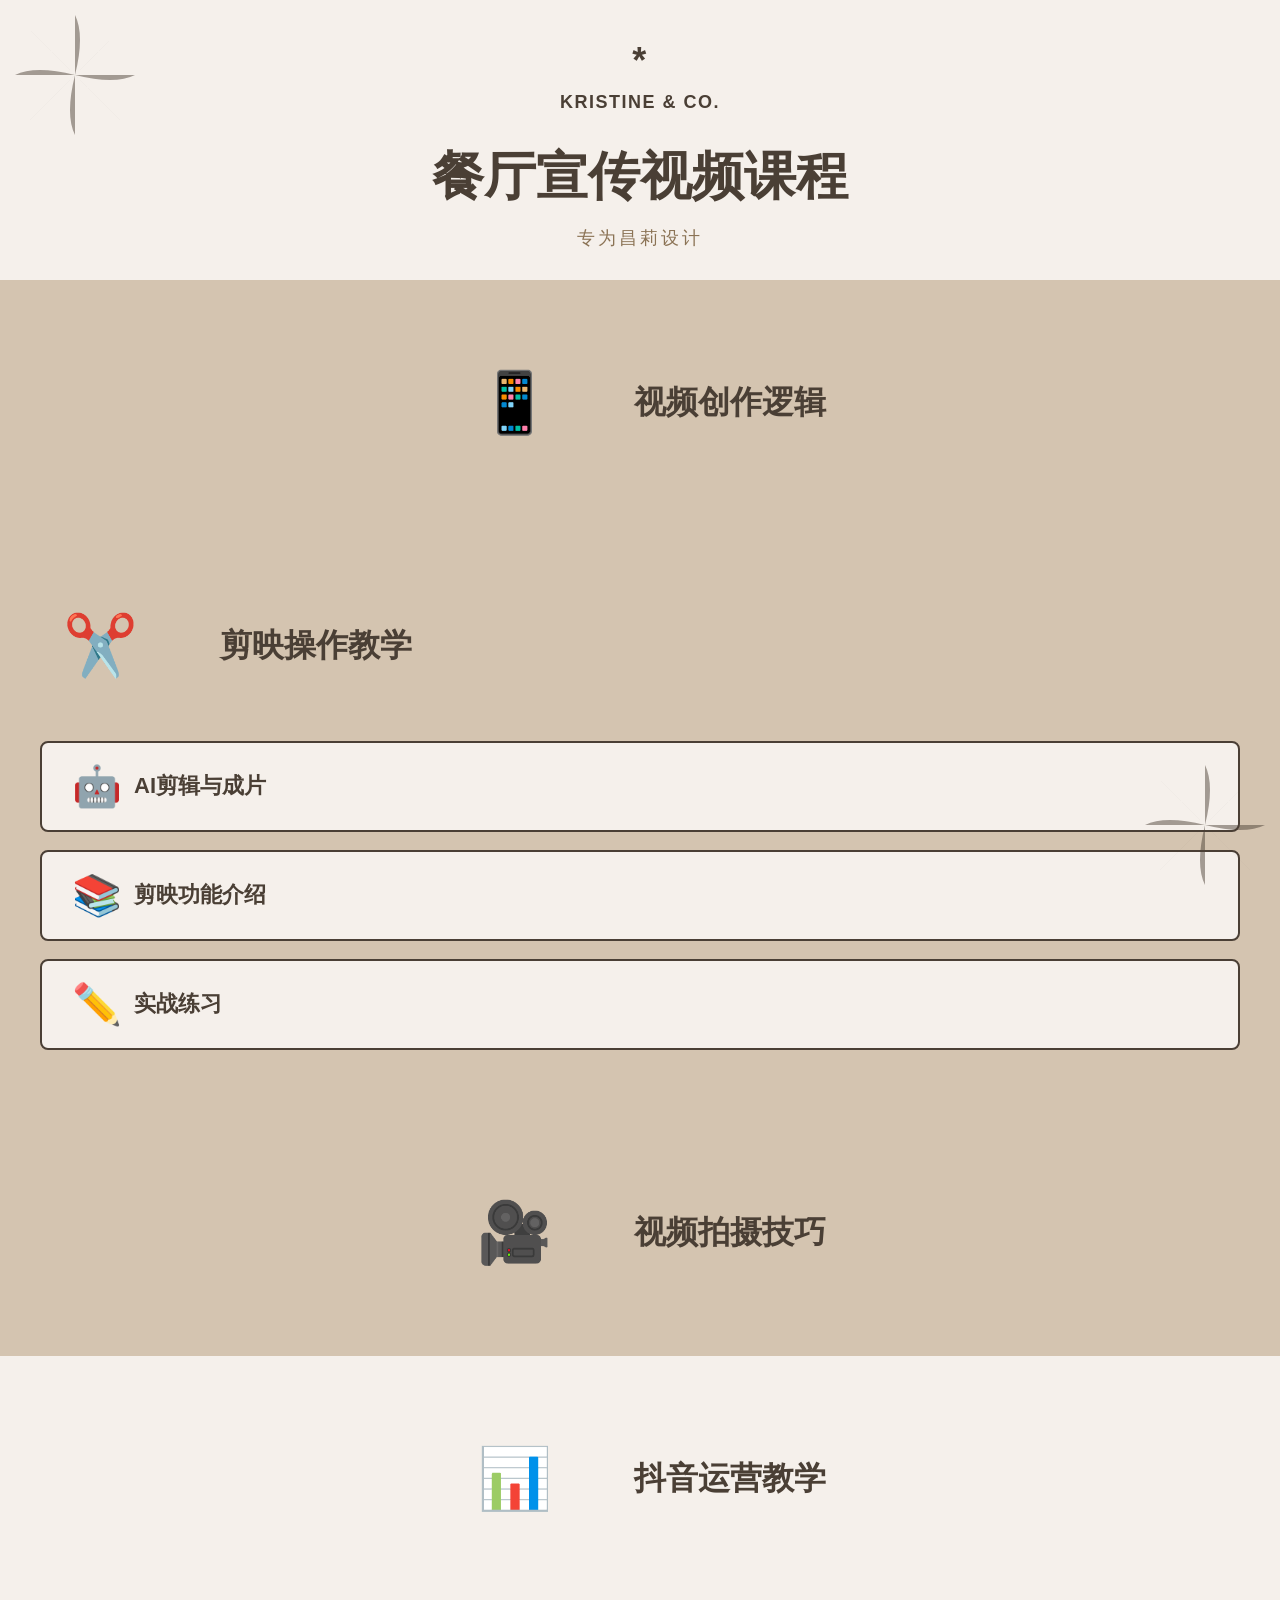
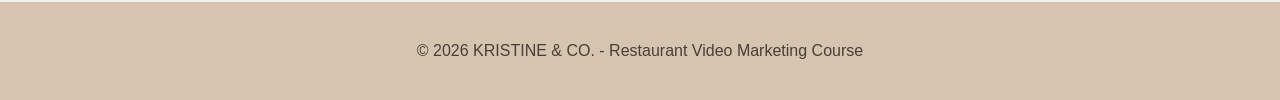
==== Desktop/视频剪辑教程/index.html @ 5523f7a5 "Add complete restaurant video tutorial website for mom - Created comprehensive 4-module course for t" ====
<!DOCTYPE html>
<html lang="zh-CN">
<head>
    <meta charset="UTF-8">
    <meta name="viewport" content="width=device-width, initial-scale=1.0">
    <title>餐厅宣传视频课程 - KRISTINE & CO.</title>
    <style>
        * {
            margin: 0;
            padding: 0;
            box-sizing: border-box;
        }

        body {
            font-family: "Microsoft YaHei", "Segoe UI", Arial, sans-serif;
            background-color: #f5f0eb;
            color: #4a3f35;
            -webkit-text-size-adjust: 100%;
        }

        .container {
            max-width: 1200px;
            margin: 0 auto;
        }

        /* Header */
        header {
            background-color: #f5f0eb;
            padding: 30px 15px 25px;
            text-align: center;
            position: relative;
        }

        .logo {
            font-size: 16px;
            font-weight: bold;
            letter-spacing: 1.5px;
            margin-bottom: 20px;
            color: #4a3f35;
        }

        .logo::before {
            content: "*";
            display: block;
            font-size: 32px;
            margin-bottom: 8px;
        }

        h1 {
            font-size: 38px;
            font-weight: bold;
            margin-bottom: 12px;
            color: #4a3f35;
            line-height: 1.3;
        }

        .subtitle {
            font-size: 16px;
            color: #8b7355;
            letter-spacing: 2px;
        }

        /* Decorative flowers - hidden on mobile */
        .flower-left, .flower-right {
            display: none;
        }

        /* Course sections - Mobile First */
        .course-section {
            padding: 30px 20px;
            display: flex;
            flex-direction: column;
            align-items: center;
            gap: 20px;
            transition: all 0.3s ease;
            cursor: pointer;
            text-decoration: none;
            color: inherit;
            border: 3px solid transparent;
            text-align: center;
            min-height: 180px;
            justify-content: center;
        }

        .course-section:active {
            background-color: #e8dfd5 !important;
            border-color: #4a3f35;
            transform: scale(0.98);
        }

        .course-section:nth-child(odd) {
            background-color: #d4c4b0;
        }

        .course-section:nth-child(even) {
            background-color: #f5f0eb;
        }

        .icon-container {
            width: 80px;
            height: 80px;
            flex-shrink: 0;
            display: flex;
            align-items: center;
            justify-content: center;
            font-size: 56px;
        }

        .course-title {
            font-size: 24px;
            font-weight: bold;
            color: #4a3f35;
            line-height: 1.4;
        }

        .course-description {
            margin-top: 8px;
            font-size: 15px;
            color: #6b5d52;
            line-height: 1.5;
            display: block;
        }

        /* Expanded section for Module 3 */
        .course-section-expanded {
            padding: 30px 20px;
            background-color: #d4c4b0;
            text-align: center;
            min-height: auto;
        }

        .expanded-header {
            display: flex;
            flex-direction: column;
            align-items: center;
            gap: 20px;
            margin-bottom: 25px;
        }

        .sub-sections {
            display: flex;
            flex-direction: column;
            gap: 12px;
            width: 100%;
        }

        .sub-btn {
            background-color: #f5f0eb;
            border: 2px solid #4a3f35;
            padding: 15px 20px;
            border-radius: 8px;
            text-decoration: none;
            color: #4a3f35;
            display: flex;
            align-items: center;
            gap: 12px;
            transition: all 0.3s ease;
            min-height: 56px;
        }

        .sub-btn:active {
            background-color: #e8dfd5;
            transform: scale(0.98);
        }

        .sub-icon {
            font-size: 32px;
            flex-shrink: 0;
        }

        .sub-text {
            font-size: 18px;
            font-weight: 600;
            text-align: left;
        }

        /* Footer */
        footer {
            background-color: #d4c4b0;
            padding: 30px 20px;
            text-align: center;
            color: #4a3f35;
            font-size: 14px;
        }

        /* Tablet screens */
        @media (min-width: 768px) {
            header {
                padding: 35px 20px 28px;
            }

            .logo {
                font-size: 17px;
                margin-bottom: 25px;
            }

            .logo::before {
                font-size: 34px;
            }

            h1 {
                font-size: 46px;
            }

            .subtitle {
                font-size: 17px;
                letter-spacing: 2.5px;
            }

            .course-section {
                flex-direction: row;
                padding: 45px 30px;
                text-align: left;
                gap: 40px;
                min-height: 160px;
            }

            .icon-container {
                width: 100px;
                height: 100px;
                font-size: 64px;
            }

            .course-title {
                font-size: 28px;
            }

            .course-description {
                font-size: 16px;
            }

            footer {
                padding: 35px 20px;
                font-size: 15px;
            }

            .flower-left, .flower-right {
                display: block;
                position: absolute;
                width: 100px;
                height: 100px;
                opacity: 0.6;
            }

            .flower-left {
                top: 0;
                left: 0;
            }

            .flower-right {
                bottom: 0;
                right: 0;
            }

            .course-section-expanded {
                padding: 45px 30px;
            }

            .expanded-header {
                flex-direction: row;
                text-align: left;
                gap: 40px;
                margin-bottom: 30px;
            }

            .sub-sections {
                gap: 15px;
            }

            .sub-btn {
                padding: 18px 25px;
            }

            .sub-icon {
                font-size: 36px;
            }

            .sub-text {
                font-size: 20px;
            }
        }

        /* Desktop screens */
        @media (min-width: 1024px) {
            header {
                padding: 40px 20px 30px;
            }

            .logo {
                font-size: 18px;
                margin-bottom: 30px;
            }

            .logo::before {
                font-size: 36px;
                margin-bottom: 10px;
            }

            h1 {
                font-size: 52px;
                margin-bottom: 15px;
            }

            .subtitle {
                font-size: 18px;
                letter-spacing: 3px;
            }

            .course-section {
                padding: 60px 40px;
                gap: 60px;
            }

            .course-section:hover {
                background-color: #e8dfd5;
                border-color: #4a3f35;
                transform: translateX(10px);
            }

            .icon-container {
                width: 120px;
                height: 120px;
                font-size: 60px;
            }

            .course-title {
                font-size: 32px;
            }

            .course-description {
                display: none;
            }

            .course-section:hover .course-description {
                display: block;
            }

            footer {
                padding: 40px 20px;
                font-size: 16px;
            }

            .flower-left, .flower-right {
                width: 150px;
                height: 150px;
                opacity: 0.8;
            }

            .course-section-expanded {
                padding: 60px 40px;
            }

            .expanded-header {
                gap: 60px;
                margin-bottom: 35px;
            }

            .sub-sections {
                gap: 18px;
            }

            .sub-btn {
                padding: 20px 30px;
            }

            .sub-btn:hover {
                background-color: #e8dfd5;
                transform: translateX(8px);
            }

            .sub-icon {
                font-size: 40px;
            }

            .sub-text {
                font-size: 22px;
            }
        }

        /* Accessibility - high contrast mode support */
        @media (prefers-contrast: high) {
            .course-section {
                border: 2px solid #4a3f35;
            }
        }
    </style>
</head>
<body>
    <header>
        <div class="flower-left">
            <svg viewBox="0 0 150 150" xmlns="http://www.w3.org/2000/svg">
                <path d="M75 75 L75 15 Q85 35 75 75 M75 75 L120 30 Q100 50 75 75 M75 75 L135 75 Q115 85 75 75 M75 75 L120 120 Q100 100 75 75 M75 75 L75 135 Q65 115 75 75 M75 75 L30 120 Q50 100 75 75 M75 75 L15 75 Q35 65 75 75 M75 75 L30 30 Q50 50 75 75"
                      fill="#4a3f35" opacity="0.6"/>
            </svg>
        </div>

        <div class="container">
            <div class="logo">KRISTINE & CO.</div>
            <h1>餐厅宣传视频课程</h1>
            <p class="subtitle">专为昌莉设计</p>
        </div>
    </header>

    <main>
        <a href="module1-creative-logic.html" class="course-section">
            <div class="icon-container">📱</div>
            <div>
                <h2 class="course-title">视频创作逻辑</h2>
                <p class="course-description">Learn the fundamental principles of video planning and storytelling for restaurant promotion</p>
            </div>
        </a>

        <div class="course-section-expanded">
            <div class="expanded-header">
                <div class="icon-container">✂️</div>
                <div>
                    <h2 class="course-title">剪映操作教学</h2>
                    <p class="course-description">Step-by-step guide to editing videos using CapCut (剪映) app</p>
                </div>
            </div>
            <div class="sub-sections">
                <a href="module3-editing-tutorial.html" class="sub-btn">
                    <span class="sub-icon">🤖</span>
                    <span class="sub-text">AI剪辑与成片</span>
                </a>
                <a href="module3-ai-editing.html" class="sub-btn">
                    <span class="sub-icon">📚</span>
                    <span class="sub-text">剪映功能介绍</span>
                </a>
                <a href="module3-practice.html" class="sub-btn">
                    <span class="sub-icon">✏️</span>
                    <span class="sub-text">实战练习</span>
                </a>
            </div>
        </div>

        <a href="module2-shooting-tips-part1.html" class="course-section">
            <div class="icon-container">🎥</div>
            <div>
                <h2 class="course-title">视频拍摄技巧</h2>
                <p class="course-description">拍摄环境、手机设置、运镜技巧、检查清单</p>
            </div>
        </a>

        <a href="module4-douyin-operation.html" class="course-section">
            <div class="icon-container">📊</div>
            <div>
                <h2 class="course-title">抖音运营教学</h2>
                <p class="course-description">Learn how to publish, optimize, and promote your videos on Douyin/TikTok</p>
            </div>
        </a>
    </main>

    <footer>
        <div class="flower-right">
            <svg viewBox="0 0 150 150" xmlns="http://www.w3.org/2000/svg">
                <path d="M75 75 L75 15 Q85 35 75 75 M75 75 L120 30 Q100 50 75 75 M75 75 L135 75 Q115 85 75 75 M75 75 L120 120 Q100 100 75 75 M75 75 L75 135 Q65 115 75 75 M75 75 L30 120 Q50 100 75 75 M75 75 L15 75 Q35 65 75 75 M75 75 L30 30 Q50 50 75 75"
                      fill="#4a3f35" opacity="0.6"/>
            </svg>
        </div>
        <p>&copy; 2026 KRISTINE & CO. - Restaurant Video Marketing Course</p>
    </footer>
</body>
</html>
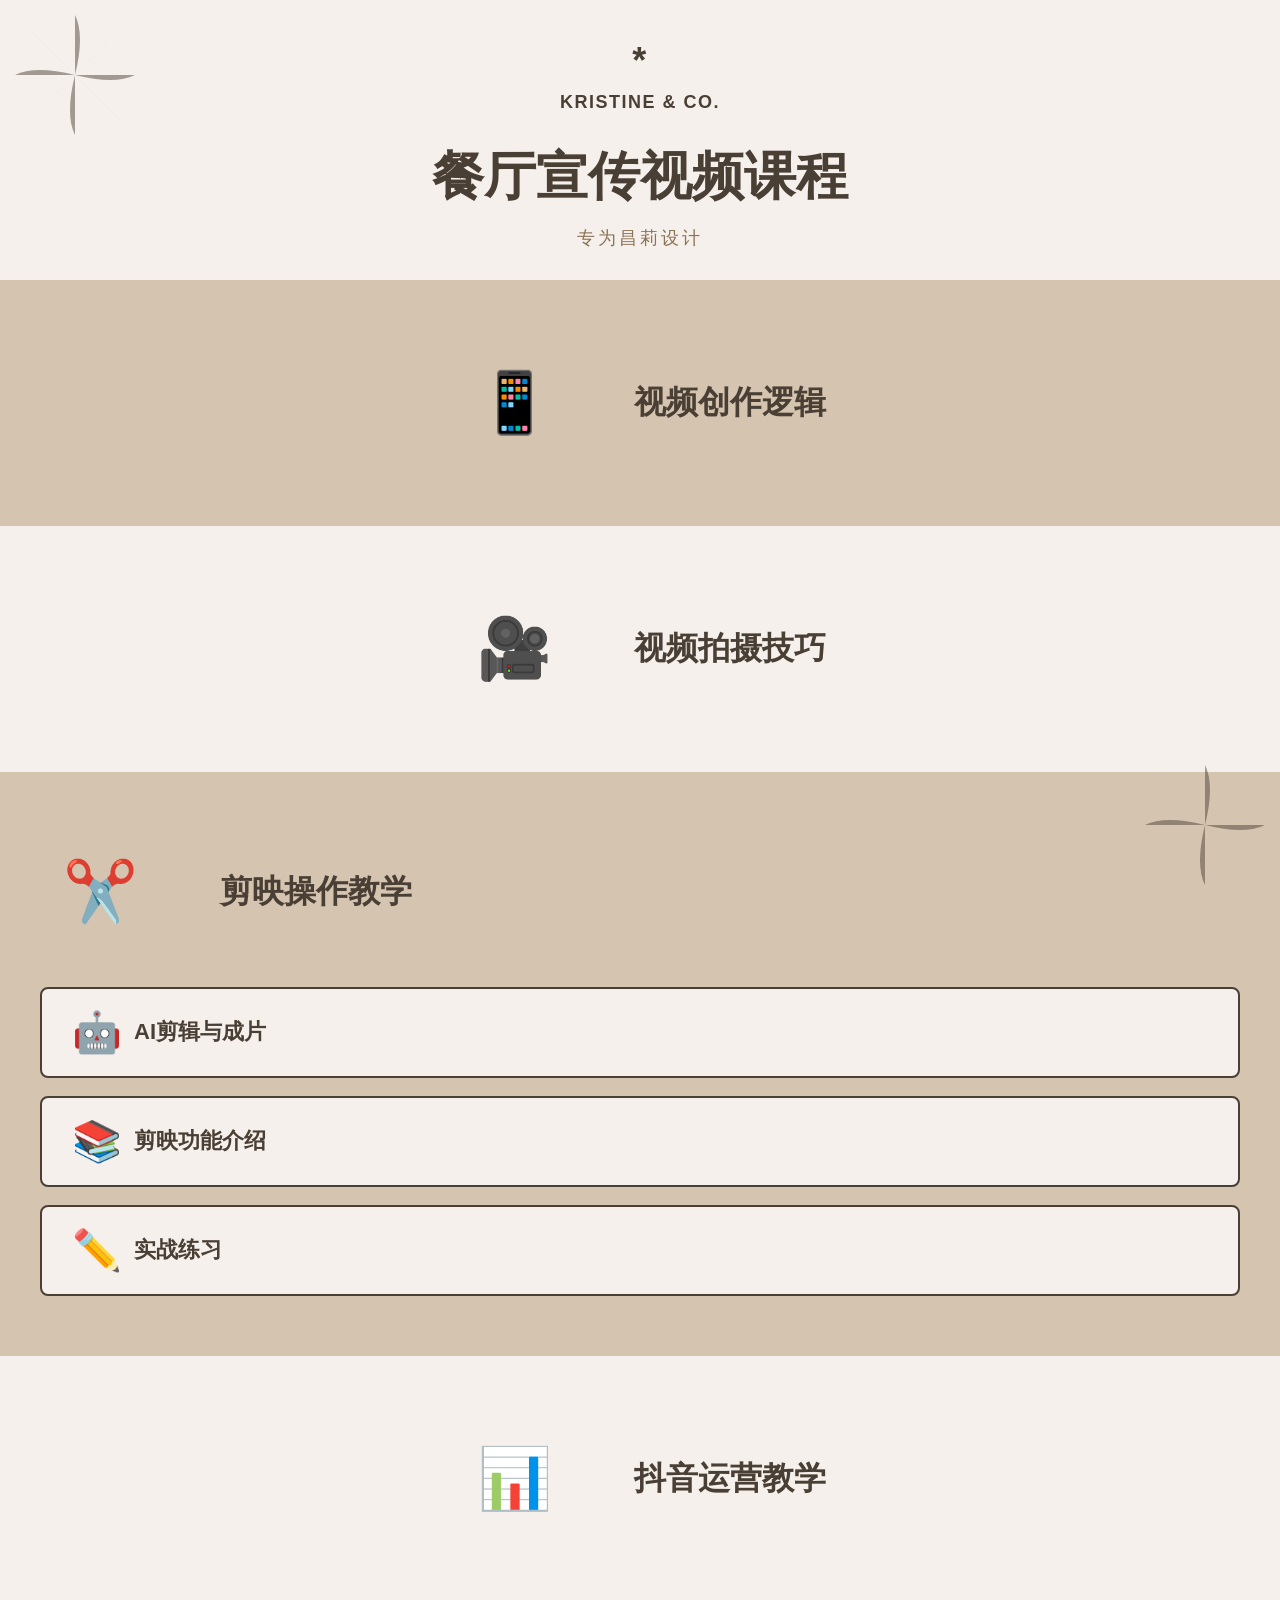
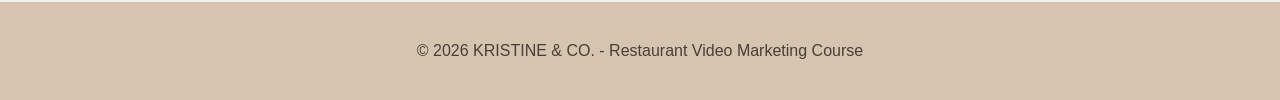
==== commit 45425015: "Restore original module order: 创作逻辑 -> 拍摄技巧 -> 剪映操作 -> 抖音运营" ====
--- a/Desktop/视频剪辑教程/index.html
+++ b/Desktop/视频剪辑教程/index.html
@@ -407,6 +407,14 @@
             <div>
                 <h2 class="course-title">视频创作逻辑</h2>
                 <p class="course-description">Learn the fundamental principles of video planning and storytelling for restaurant promotion</p>
+            </div>
+        </a>
+
+        <a href="module2-shooting-tips-part1.html" class="course-section">
+            <div class="icon-container">🎥</div>
+            <div>
+                <h2 class="course-title">视频拍摄技巧</h2>
+                <p class="course-description">拍摄环境、手机设置、运镜技巧、检查清单</p>
             </div>
         </a>
 
@@ -434,14 +442,6 @@
             </div>
         </div>
 
-        <a href="module2-shooting-tips-part1.html" class="course-section">
-            <div class="icon-container">🎥</div>
-            <div>
-                <h2 class="course-title">视频拍摄技巧</h2>
-                <p class="course-description">拍摄环境、手机设置、运镜技巧、检查清单</p>
-            </div>
-        </a>
-
         <a href="module4-douyin-operation.html" class="course-section">
             <div class="icon-container">📊</div>
             <div>
